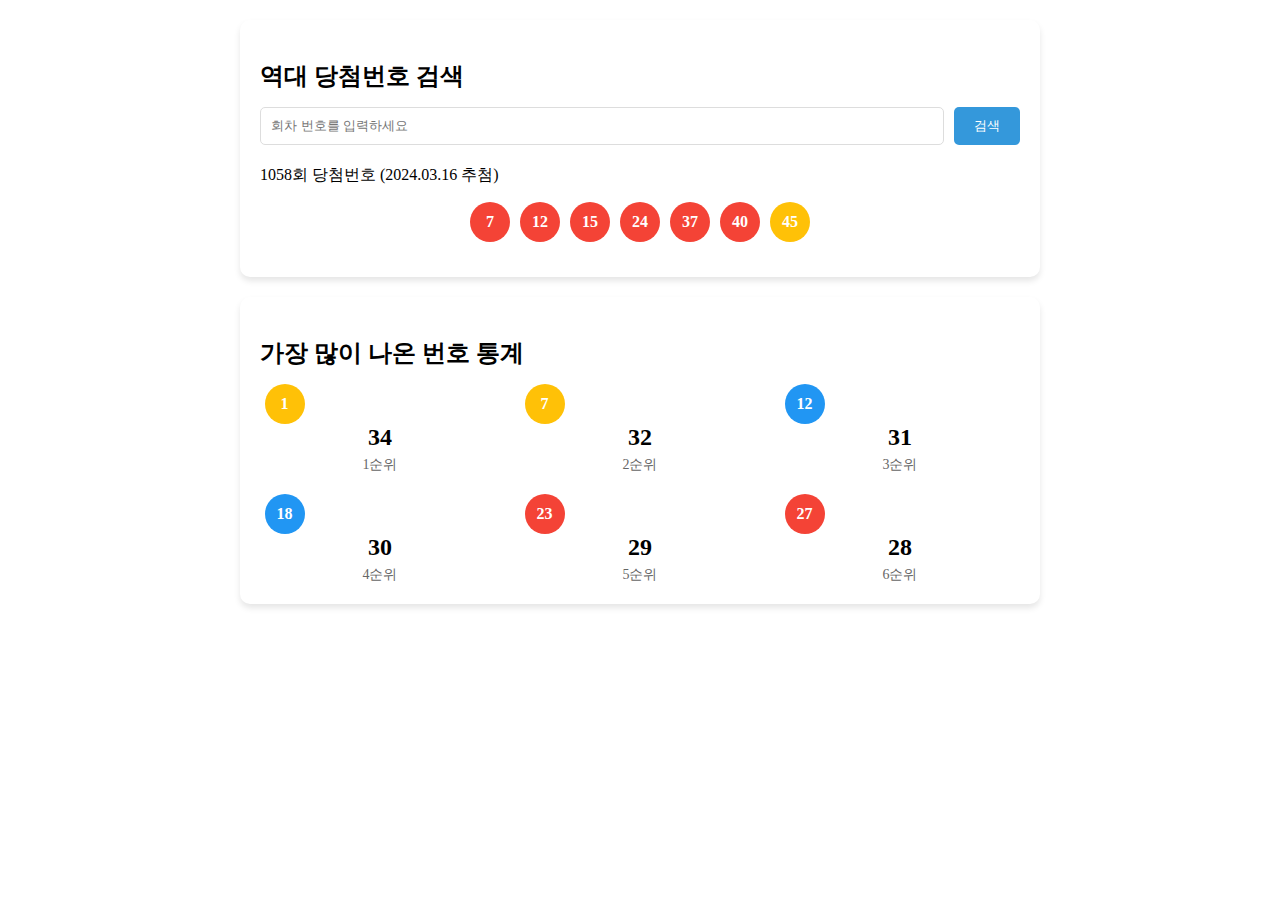
==== src/main/resources/templates/test-2.html @ c85ff648 "첫번째 테스트 커밋" ====
<!DOCTYPE html>
<html xmlns:th="http://www.thymeleaf.org">
<head>
    <meta charset="UTF-8">
    <meta name="viewport" content="width=device-width, initial-scale=1.0">
    <title>로또 6/45 - 역대 당첨번호</title>
    <link href="https://cdnjs.cloudflare.com/ajax/libs/font-awesome/6.0.0/css/all.min.css" rel="stylesheet">
    <link rel="stylesheet" href="/css/header.css">
    <style>
        .container {
            max-width: 800px;
            margin: 20px auto;
            padding: 0 20px;
        }

        :root {
            --secondary-color: #3498db; /* 파란색 */
        }

        .card {
            background-color: var(--card-background);
            border-radius: 10px;
            padding: 20px;
            box-shadow: 0 4px 6px rgba(0,0,0,0.1);
            margin-bottom: 20px;
        }

        h2 {
            color: var(--primary-color);
            margin-bottom: 15px;
        }

        .search-form {
            display: flex;
            gap: 10px;
            margin-bottom: 20px;
        }

        .search-form input {
            flex-grow: 1;
            padding: 10px;
            border: 1px solid #ddd;
            border-radius: 5px;
        }

        .search-form button {
            background-color: var(--secondary-color);
            color: white;
            border: none;
            padding: 10px 20px;
            border-radius: 5px;
            cursor: pointer;
            transition: background-color 0.3s;
        }

        .search-form button:hover {
            background-color: #1976D2;
        }

        .lottery-numbers {
            display: flex;
            justify-content: center;
            gap: 10px;
            margin: 15px 0;
        }

        .number {
            width: 40px;
            height: 40px;
            border-radius: 50%;
            display: flex;
            justify-content: center;
            align-items: center;
            font-weight: bold;
            color: white;
        }

        .yellow { background-color: #FFC107; }
        .blue { background-color: #2196F3; }
        .red { background-color: #F44336; }
        .gray { background-color: #9E9E9E; }

        .stats-container {
            display: flex;
            justify-content: space-around;
            flex-wrap: wrap;
            gap: 20px;
        }

        .stat-item {
            text-align: center;
            flex-basis: calc(33% - 20px);
        }

        .stat-number {
            font-size: 24px;
            font-weight: bold;
            margin-bottom: 5px;
        }

        .stat-label {
            font-size: 14px;
            color: #666;
        }

        @media (max-width: 600px) {
            .stat-item {
                flex-basis: calc(50% - 20px);
            }
        }
    </style>
</head>
<body>

<header th:replace="~{/header.html}"></header>

<div class="container">
    <div class="card">
        <h2>역대 당첨번호 검색</h2>
        <form class="search-form">
            <input type="number" placeholder="회차 번호를 입력하세요" min="1">
            <button type="submit">검색</button>
        </form>
        <div id="search-result">
            <!-- 검색 결과가 여기에 표시됩니다 -->
            <p>1058회 당첨번호 (2024.03.16 추첨)</p>
            <div class="lottery-numbers">
                <div class="number red">7</div>
                <div class="number red">12</div>
                <div class="number red">15</div>
                <div class="number red">24</div>
                <div class="number red">37</div>
                <div class="number red">40</div>
                <div class="number yellow">45</div>
            </div>
        </div>
    </div>

    <div class="card">
        <h2>가장 많이 나온 번호 통계</h2>
        <div class="stats-container">
            <div class="stat-item">
                <div class="number yellow">1</div>
                <div class="stat-number">34</div>
                <div class="stat-label">1순위</div>
            </div>
            <div class="stat-item">
                <div class="number yellow">7</div>
                <div class="stat-number">32</div>
                <div class="stat-label">2순위</div>
            </div>
            <div class="stat-item">
                <div class="number blue">12</div>
                <div class="stat-number">31</div>
                <div class="stat-label">3순위</div>
            </div>
            <div class="stat-item">
                <div class="number blue">18</div>
                <div class="stat-number">30</div>
                <div class="stat-label">4순위</div>
            </div>
            <div class="stat-item">
                <div class="number red">23</div>
                <div class="stat-number">29</div>
                <div class="stat-label">5순위</div>
            </div>
            <div class="stat-item">
                <div class="number red">27</div>
                <div class="stat-number">28</div>
                <div class="stat-label">6순위</div>
            </div>
        </div>
    </div>
</div>

<script>
    // 여기에 검색 기능을 구현할 수 있습니다.
    document.querySelector('.search-form').addEventListener('submit', function(e) {
        e.preventDefault();
        // 검색 로직 구현
    });
</script>
</body>
</html>
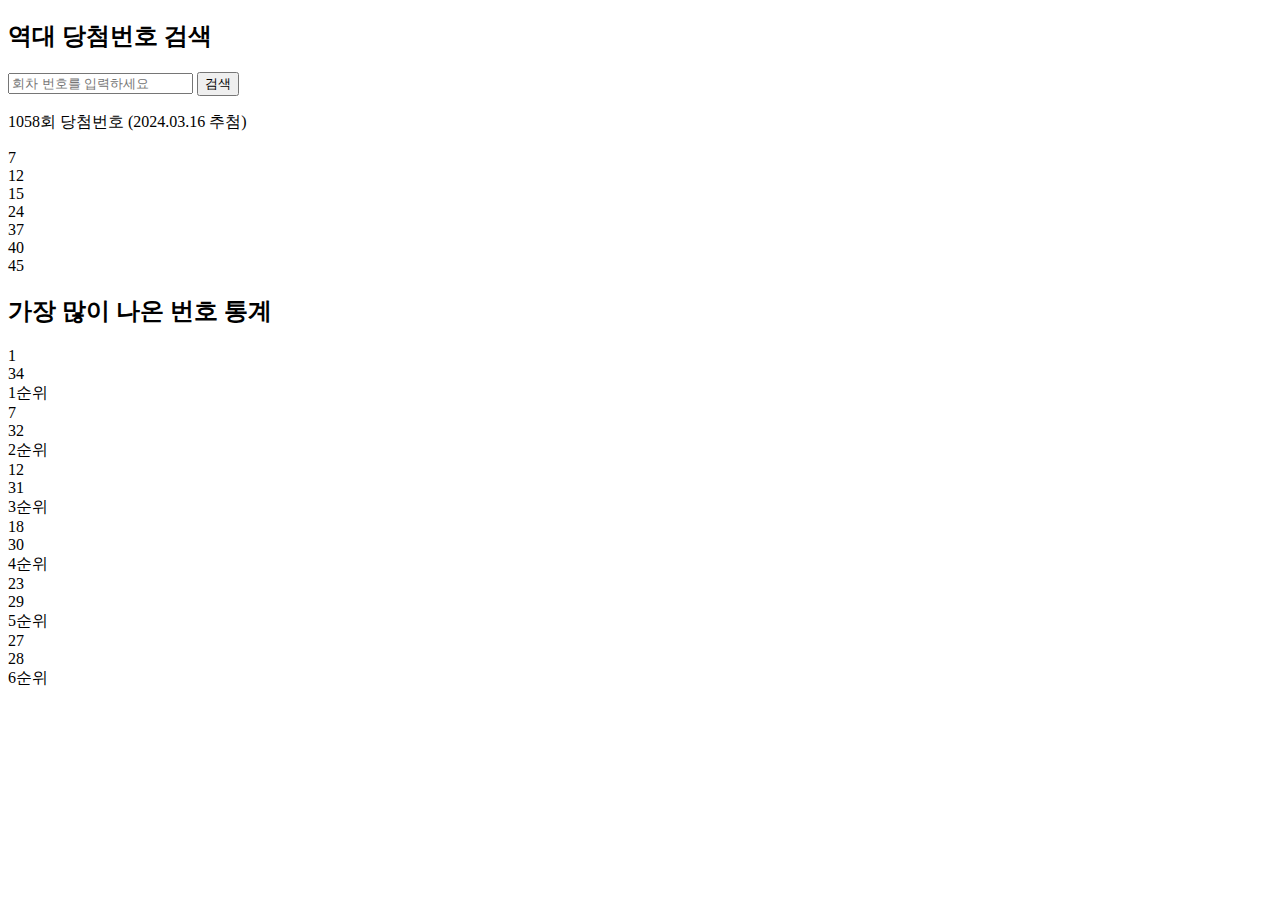
==== commit c1b4472e: "[FIX] 로또 번호 가져오는 메서드 회차별로 가져오도록 수정, 당첨 통계 자료 보여주는 란 padding 값 조절" ====
--- a/src/main/resources/templates/test-2.html
+++ b/src/main/resources/templates/test-2.html
@@ -3,116 +3,13 @@
 <head>
     <meta charset="UTF-8">
     <meta name="viewport" content="width=device-width, initial-scale=1.0">
-    <title>로또 6/45 - 역대 당첨번호</title>
-    <link href="https://cdnjs.cloudflare.com/ajax/libs/font-awesome/6.0.0/css/all.min.css" rel="stylesheet">
-    <link rel="stylesheet" href="/css/header.css">
-    <style>
-        .container {
-            max-width: 800px;
-            margin: 20px auto;
-            padding: 0 20px;
-        }
-
-        :root {
-            --secondary-color: #3498db; /* 파란색 */
-        }
-
-        .card {
-            background-color: var(--card-background);
-            border-radius: 10px;
-            padding: 20px;
-            box-shadow: 0 4px 6px rgba(0,0,0,0.1);
-            margin-bottom: 20px;
-        }
-
-        h2 {
-            color: var(--primary-color);
-            margin-bottom: 15px;
-        }
-
-        .search-form {
-            display: flex;
-            gap: 10px;
-            margin-bottom: 20px;
-        }
-
-        .search-form input {
-            flex-grow: 1;
-            padding: 10px;
-            border: 1px solid #ddd;
-            border-radius: 5px;
-        }
-
-        .search-form button {
-            background-color: var(--secondary-color);
-            color: white;
-            border: none;
-            padding: 10px 20px;
-            border-radius: 5px;
-            cursor: pointer;
-            transition: background-color 0.3s;
-        }
-
-        .search-form button:hover {
-            background-color: #1976D2;
-        }
-
-        .lottery-numbers {
-            display: flex;
-            justify-content: center;
-            gap: 10px;
-            margin: 15px 0;
-        }
-
-        .number {
-            width: 40px;
-            height: 40px;
-            border-radius: 50%;
-            display: flex;
-            justify-content: center;
-            align-items: center;
-            font-weight: bold;
-            color: white;
-        }
-
-        .yellow { background-color: #FFC107; }
-        .blue { background-color: #2196F3; }
-        .red { background-color: #F44336; }
-        .gray { background-color: #9E9E9E; }
-
-        .stats-container {
-            display: flex;
-            justify-content: space-around;
-            flex-wrap: wrap;
-            gap: 20px;
-        }
-
-        .stat-item {
-            text-align: center;
-            flex-basis: calc(33% - 20px);
-        }
-
-        .stat-number {
-            font-size: 24px;
-            font-weight: bold;
-            margin-bottom: 5px;
-        }
-
-        .stat-label {
-            font-size: 14px;
-            color: #666;
-        }
-
-        @media (max-width: 600px) {
-            .stat-item {
-                flex-basis: calc(50% - 20px);
-            }
-        }
-    </style>
+    <title>지해의 복권방 - 역대 당첨 번호</title>
+    <script src="/js/test-2.js" defer></script>
+    <link rel="stylesheet" href="/css/test-2.css">
 </head>
 <body>
 
-<header th:replace="~{/header.html}"></header>
+<header th:replace="~{header.html}"></header>
 
 <div class="container">
     <div class="card">
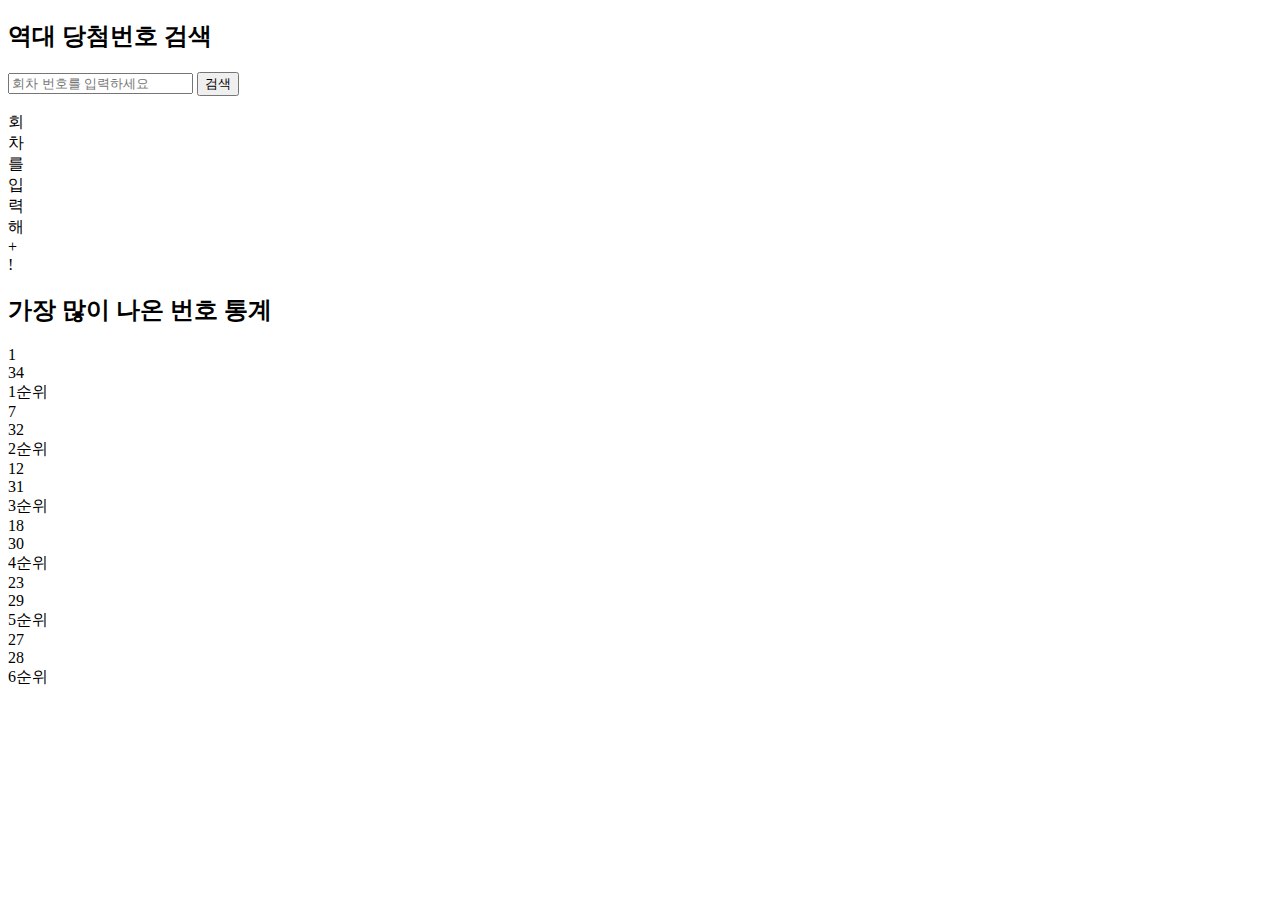
==== commit 4d1db289: "[FEAT] 역대 당첨 번호 검색 기능" ====
--- a/src/main/resources/templates/test-2.html
+++ b/src/main/resources/templates/test-2.html
@@ -14,21 +14,21 @@
 <div class="container">
     <div class="card">
         <h2>역대 당첨번호 검색</h2>
-        <form class="search-form">
-            <input type="number" placeholder="회차 번호를 입력하세요" min="1">
+        <form class="search-form" id="searchForm">
+            <input type="number" id="drawNum" placeholder="회차 번호를 입력하세요" min="1">
             <button type="submit">검색</button>
         </form>
         <div id="search-result">
-            <!-- 검색 결과가 여기에 표시됩니다 -->
-            <p>1058회 당첨번호 (2024.03.16 추첨)</p>
+            <p id="drawNumInfo"></p>
             <div class="lottery-numbers">
-                <div class="number red">7</div>
-                <div class="number red">12</div>
-                <div class="number red">15</div>
-                <div class="number red">24</div>
-                <div class="number red">37</div>
-                <div class="number red">40</div>
-                <div class="number yellow">45</div>
+                <div class="number red" id="winningNum1">회</div>
+                <div class="number red" id="winningNum2">차</div>
+                <div class="number red" id="winningNum3">를</div>
+                <div class="number red" id="winningNum4">입</div>
+                <div class="number red" id="winningNum5">력</div>
+                <div class="number red" id="winningNum6">해</div>
+                <div class="number-operator">+</div>
+                <div class="number yellow" id="bonusNum">!</div>
             </div>
         </div>
     </div>
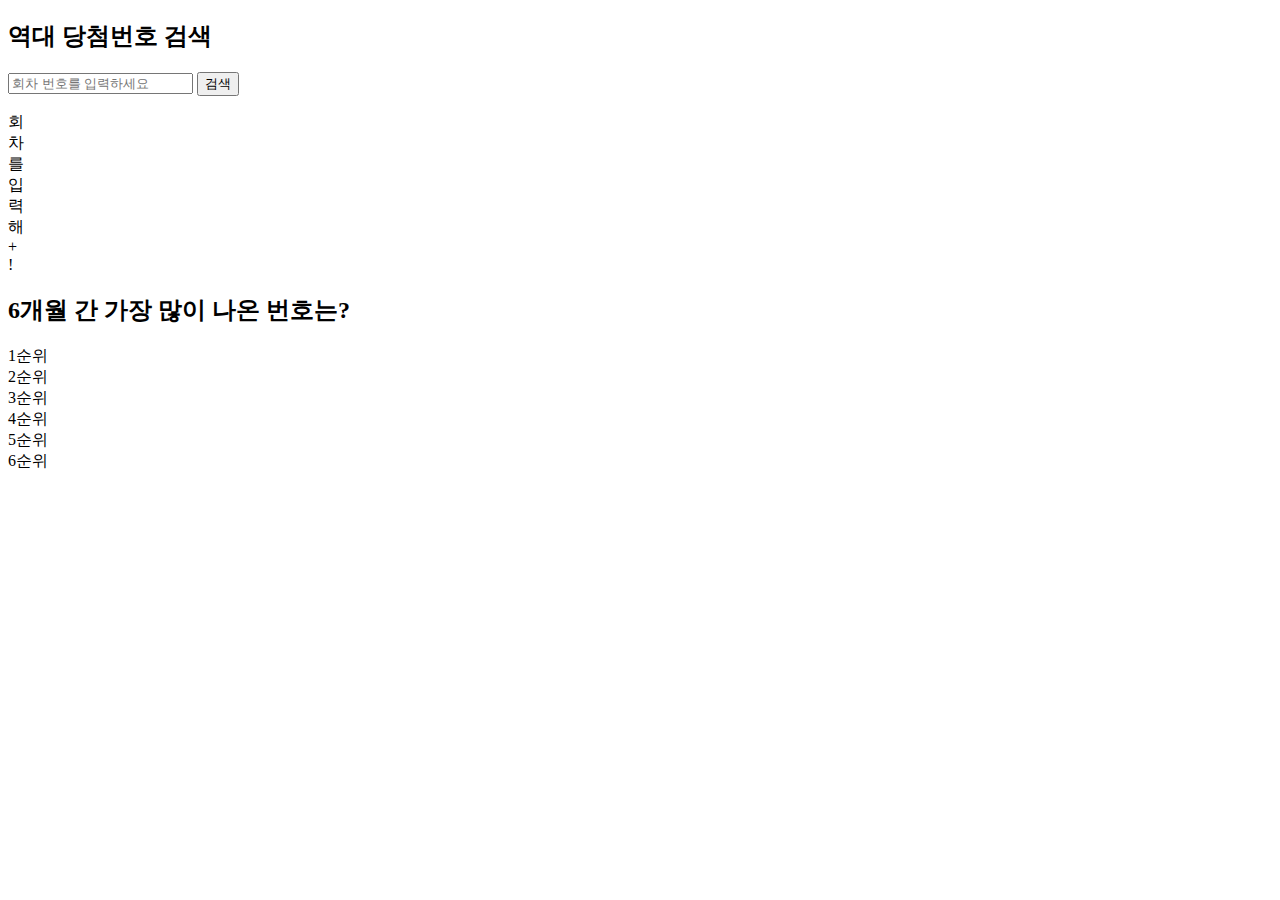
==== commit 53b9ecb0: "[FEAT] 최근 6개월 간 가장 많이 나온 숫자 통계내서 6개 노출, 공용 서비스(PublicService) 클래스 생성" ====
--- a/src/main/resources/templates/test-2.html
+++ b/src/main/resources/templates/test-2.html
@@ -34,36 +34,36 @@
     </div>
 
     <div class="card">
-        <h2>가장 많이 나온 번호 통계</h2>
+        <h2>6개월 간 가장 많이 나온 번호는?</h2>
         <div class="stats-container">
             <div class="stat-item">
-                <div class="number yellow">1</div>
-                <div class="stat-number">34</div>
+                <div class="number yellow" id="number1"></div>
+                <div class="stat-number" id="count1"></div>
                 <div class="stat-label">1순위</div>
             </div>
             <div class="stat-item">
-                <div class="number yellow">7</div>
-                <div class="stat-number">32</div>
+                <div class="number yellow" id="number2"></div>
+                <div class="stat-number" id="count2"></div>
                 <div class="stat-label">2순위</div>
             </div>
             <div class="stat-item">
-                <div class="number blue">12</div>
-                <div class="stat-number">31</div>
+                <div class="number blue" id="number3"></div>
+                <div class="stat-number" id="count3"></div>
                 <div class="stat-label">3순위</div>
             </div>
             <div class="stat-item">
-                <div class="number blue">18</div>
-                <div class="stat-number">30</div>
+                <div class="number blue" id="number4"></div>
+                <div class="stat-number" id="count4"></div>
                 <div class="stat-label">4순위</div>
             </div>
             <div class="stat-item">
-                <div class="number red">23</div>
-                <div class="stat-number">29</div>
+                <div class="number red" id="number5"></div>
+                <div class="stat-number" id="count5"></div>
                 <div class="stat-label">5순위</div>
             </div>
             <div class="stat-item">
-                <div class="number red">27</div>
-                <div class="stat-number">28</div>
+                <div class="number red" id="number6"></div>
+                <div class="stat-number" id="count6"></div>
                 <div class="stat-label">6순위</div>
             </div>
         </div>
